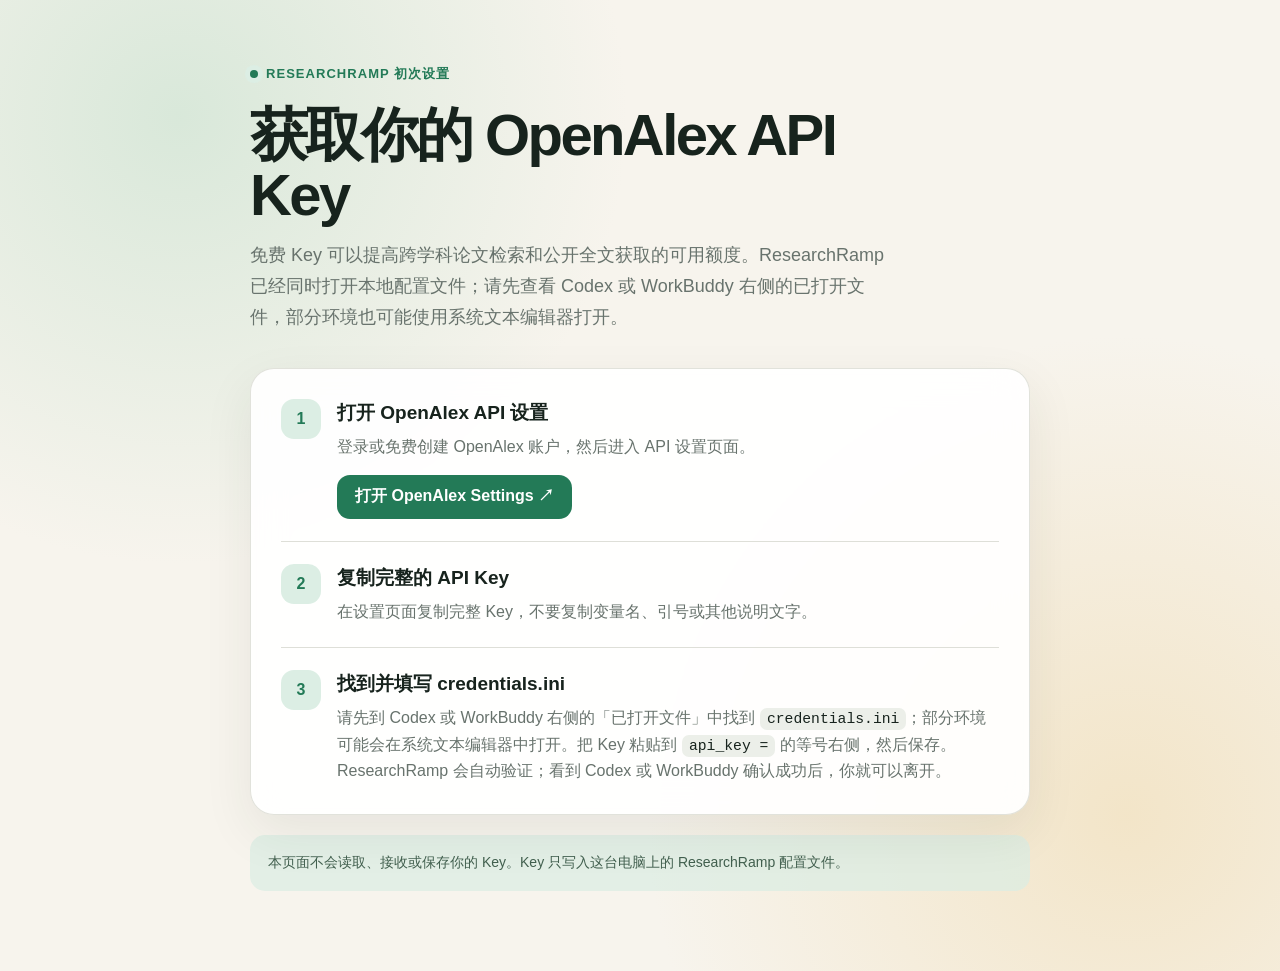
==== assets/openalex-help.html @ 5d411bce "Initial ResearchRamp skill release" ====
<!doctype html>
<html lang="zh-CN">
  <head>
    <meta charset="utf-8" />
    <meta name="viewport" content="width=device-width, initial-scale=1" />
    <title>ResearchRamp · 获取 OpenAlex Key</title>
    <style>
      :root {
        color-scheme: light;
        --ink: #17231d;
        --muted: #68736d;
        --paper: #f7f4ed;
        --card: rgba(255, 255, 255, 0.92);
        --line: #dedfd8;
        --green: #237a57;
        --green-soft: #dceee4;
        font-family: Inter, ui-sans-serif, -apple-system, BlinkMacSystemFont, "Segoe UI", sans-serif;
      }

      * { box-sizing: border-box; }

      body {
        margin: 0;
        min-height: 100vh;
        color: var(--ink);
        background:
          radial-gradient(circle at 14% 12%, rgba(214, 231, 216, 0.92), transparent 28rem),
          radial-gradient(circle at 88% 84%, rgba(241, 223, 186, 0.72), transparent 30rem),
          var(--paper);
      }

      a { color: inherit; }

      .shell {
        width: min(780px, calc(100% - 32px));
        margin: 0 auto;
        padding: 64px 0 80px;
      }

      .eyebrow {
        display: inline-flex;
        align-items: center;
        gap: 8px;
        color: var(--green);
        font-size: 13px;
        font-weight: 700;
        letter-spacing: 0.08em;
        text-transform: uppercase;
      }

      .dot {
        width: 8px;
        height: 8px;
        border-radius: 999px;
        background: var(--green);
        box-shadow: 0 0 0 5px var(--green-soft);
      }

      h1 {
        margin: 22px 0 14px;
        max-width: 680px;
        font-size: clamp(34px, 6vw, 58px);
        line-height: 1.04;
        letter-spacing: -0.045em;
      }

      .lead {
        margin: 0;
        max-width: 650px;
        color: var(--muted);
        font-size: 18px;
        line-height: 1.72;
      }

      .card {
        margin-top: 36px;
        padding: 30px;
        border: 1px solid rgba(222, 223, 216, 0.9);
        border-radius: 24px;
        background: var(--card);
        box-shadow: 0 18px 50px rgba(34, 48, 40, 0.08);
        backdrop-filter: blur(16px);
      }

      .step {
        display: grid;
        grid-template-columns: 40px 1fr;
        gap: 16px;
        padding: 22px 0;
        border-bottom: 1px solid var(--line);
      }

      .step:first-child { padding-top: 0; }
      .step:last-child { padding-bottom: 0; border-bottom: 0; }

      .number {
        display: grid;
        place-items: center;
        width: 40px;
        height: 40px;
        border-radius: 13px;
        color: var(--green);
        background: var(--green-soft);
        font-weight: 800;
      }

      h2 {
        margin: 1px 0 8px;
        font-size: 19px;
      }

      p {
        margin: 0;
        color: var(--muted);
        line-height: 1.65;
      }

      .button {
        display: inline-flex;
        align-items: center;
        justify-content: center;
        margin-top: 14px;
        min-height: 44px;
        padding: 0 18px;
        border-radius: 13px;
        color: white;
        background: var(--green);
        font-weight: 700;
        text-decoration: none;
      }

      code {
        padding: 3px 7px;
        border-radius: 7px;
        color: var(--ink);
        background: #ecefe9;
        font-family: "SFMono-Regular", Consolas, monospace;
        font-size: 0.92em;
      }

      .privacy {
        margin-top: 20px;
        padding: 16px 18px;
        border-radius: 15px;
        color: #42604f;
        background: rgba(220, 238, 228, 0.72);
        font-size: 14px;
      }

      @media (max-width: 560px) {
        .shell { padding-top: 38px; }
        .card { padding: 22px; border-radius: 20px; }
      }
    </style>
  </head>
  <body>
    <main class="shell">
      <div class="eyebrow"><span class="dot"></span>ResearchRamp 初次设置</div>
      <h1>获取你的 OpenAlex API Key</h1>
      <p class="lead">免费 Key 可以提高跨学科论文检索和公开全文获取的可用额度。ResearchRamp 已经同时打开本地配置文件；请先查看 Codex 或 WorkBuddy 右侧的已打开文件，部分环境也可能使用系统文本编辑器打开。</p>

      <section class="card" aria-label="OpenAlex Key 获取步骤">
        <div class="step">
          <div class="number">1</div>
          <div>
            <h2>打开 OpenAlex API 设置</h2>
            <p>登录或免费创建 OpenAlex 账户，然后进入 API 设置页面。</p>
            <a class="button" href="https://openalex.org/settings/api" target="_blank" rel="noreferrer">打开 OpenAlex Settings ↗</a>
          </div>
        </div>

        <div class="step">
          <div class="number">2</div>
          <div>
            <h2>复制完整的 API Key</h2>
            <p>在设置页面复制完整 Key，不要复制变量名、引号或其他说明文字。</p>
          </div>
        </div>

        <div class="step">
          <div class="number">3</div>
          <div>
            <h2>找到并填写 credentials.ini</h2>
            <p>请先到 Codex 或 WorkBuddy 右侧的「已打开文件」中找到 <code>credentials.ini</code>；部分环境可能会在系统文本编辑器中打开。把 Key 粘贴到 <code>api_key =</code> 的等号右侧，然后保存。ResearchRamp 会自动验证；看到 Codex 或 WorkBuddy 确认成功后，你就可以离开。</p>
          </div>
        </div>
      </section>

      <p class="privacy">本页面不会读取、接收或保存你的 Key。Key 只写入这台电脑上的 ResearchRamp 配置文件。</p>
    </main>
  </body>
</html>
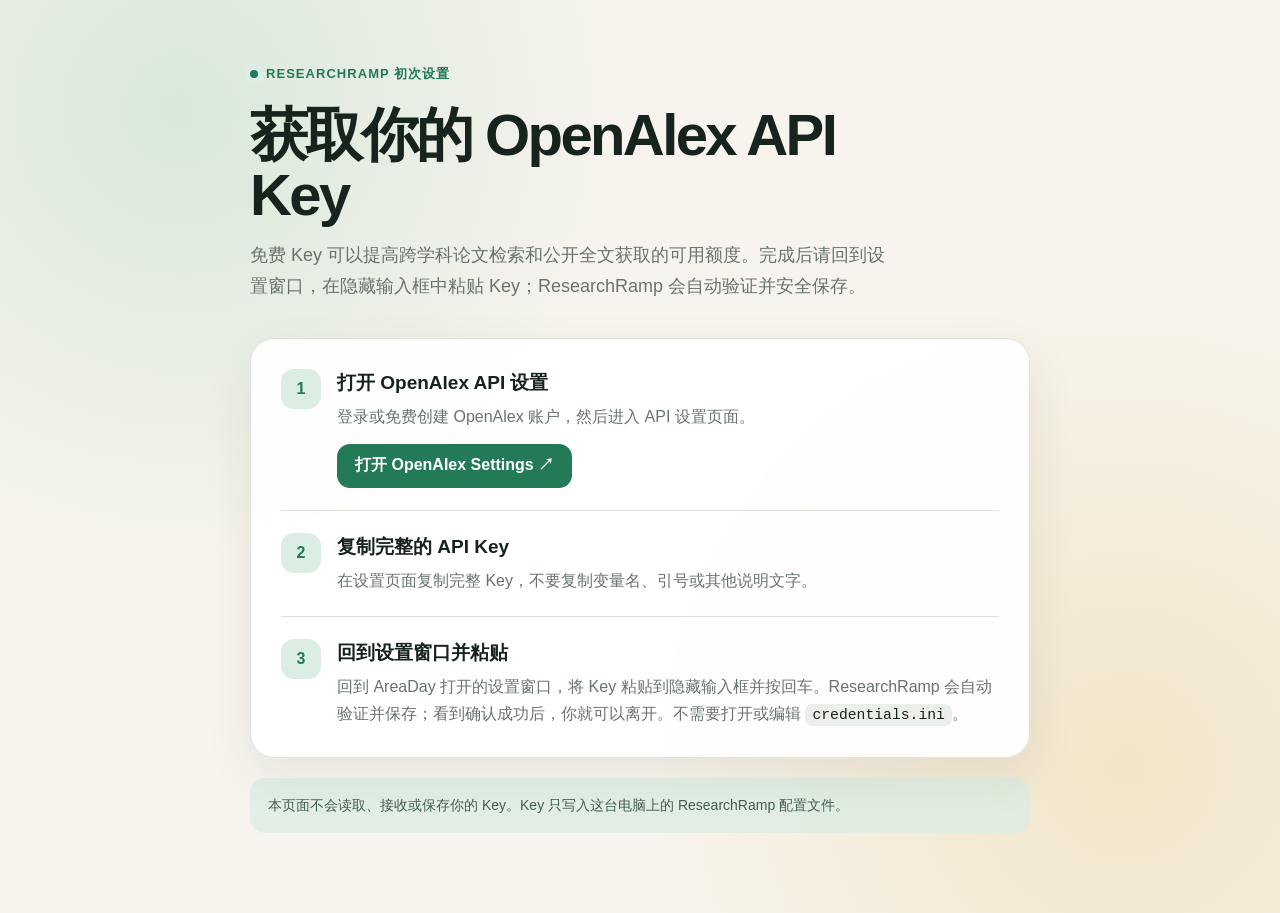
==== commit d55454e7: "Build bundled runtimes for supported platforms" ====
--- a/assets/openalex-help.html
+++ b/assets/openalex-help.html
@@ -157,7 +157,7 @@
     <main class="shell">
       <div class="eyebrow"><span class="dot"></span>ResearchRamp 初次设置</div>
       <h1>获取你的 OpenAlex API Key</h1>
-      <p class="lead">免费 Key 可以提高跨学科论文检索和公开全文获取的可用额度。ResearchRamp 已经同时打开本地配置文件；请先查看 Codex 或 WorkBuddy 右侧的已打开文件，部分环境也可能使用系统文本编辑器打开。</p>
+      <p class="lead">免费 Key 可以提高跨学科论文检索和公开全文获取的可用额度。完成后请回到设置窗口，在隐藏输入框中粘贴 Key；ResearchRamp 会自动验证并安全保存。</p>
 
       <section class="card" aria-label="OpenAlex Key 获取步骤">
         <div class="step">
@@ -180,8 +180,8 @@
         <div class="step">
           <div class="number">3</div>
           <div>
-            <h2>找到并填写 credentials.ini</h2>
-            <p>请先到 Codex 或 WorkBuddy 右侧的「已打开文件」中找到 <code>credentials.ini</code>；部分环境可能会在系统文本编辑器中打开。把 Key 粘贴到 <code>api_key =</code> 的等号右侧，然后保存。ResearchRamp 会自动验证；看到 Codex 或 WorkBuddy 确认成功后，你就可以离开。</p>
+            <h2>回到设置窗口并粘贴</h2>
+            <p>回到 AreaDay 打开的设置窗口，将 Key 粘贴到隐藏输入框并按回车。ResearchRamp 会自动验证并保存；看到确认成功后，你就可以离开。不需要打开或编辑 <code>credentials.ini</code>。</p>
           </div>
         </div>
       </section>
